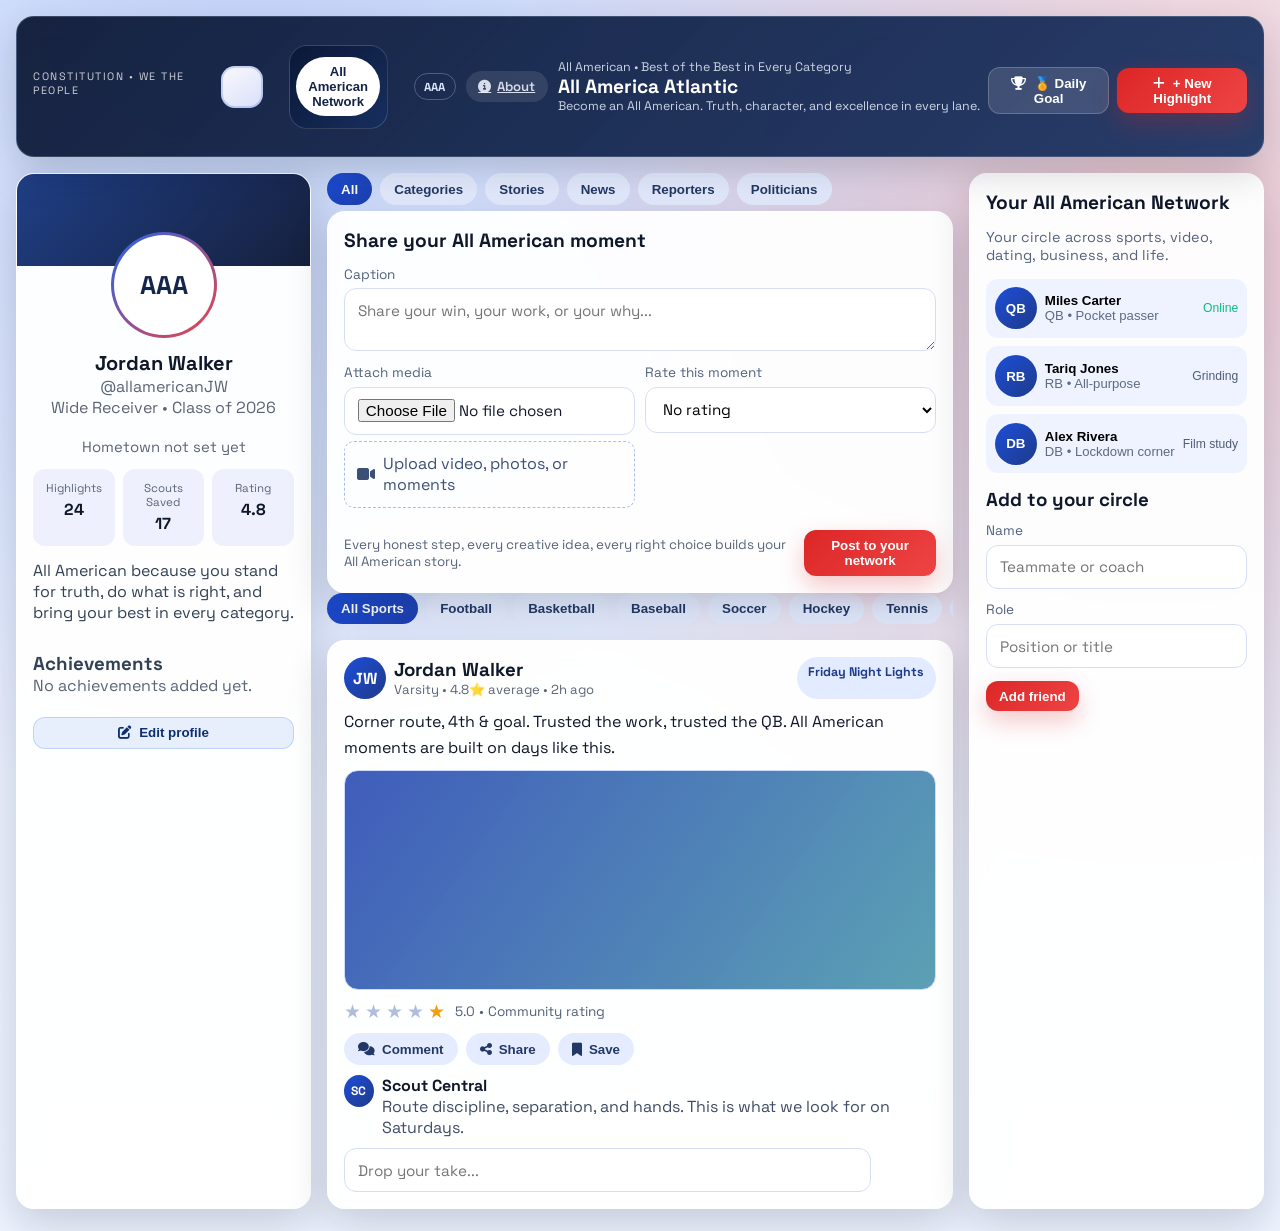
==== index.html @ 782dd953 "init" ====
<!DOCTYPE html>
<html lang="en">
<head>
  <meta charset="UTF-8" />
  <meta name="viewport" content="width=device-width, initial-scale=1" />
  <title>All America Atlantic • All American Network</title>

  <link rel="preconnect" href="https://fonts.googleapis.com">
  <link rel="preconnect" href="https://fonts.gstatic.com" crossorigin>
  <link href="https://fonts.googleapis.com/css2?family=Space+Grotesk:wght@400;500;600;700&display=swap" rel="stylesheet">

  <link rel="stylesheet" href="https://cdnjs.cloudflare.com/ajax/libs/font-awesome/6.5.2/css/all.min.css" integrity="sha512-SnH5WK+bZxgPHs44uWix+LLJAJ9/2PkPKZ5QiAj6Ta86w+fsb2TkR4j8R2A2f1zM7rGx1nE2f3zYf2Qp8f+4Kw==" crossorigin="anonymous" referrerpolicy="no-referrer" />
  <link rel="stylesheet" href="assets/css/style.css" />
</head>

<body class="gradient-mesh grain">

<!-- ========================================================= -->
<!-- APP SHELL (MAIN APP) — loads FIRST                       -->
<!-- ========================================================= -->
<div class="app-shell" data-view="main">

  <!-- HEADER -->
  <header class="main-nav gradient-mesh shadow-soft">
    <div class="constitution-banner">Constitution • We the People</div>

    <div class="header-brand">
      <div class="brand-logo">
        <div class="constitution-image" aria-hidden="true"></div>
      </div>

      <nav class="main-nav" aria-label="Primary">
        <button class="nav-link is-active" type="button" data-view="general">All American Network</button>
        <button class="nav-link" type="button" data-view="sports">All American Sports</button>
        <button class="nav-link" type="button" data-view="dating">All American Dating</button>
        <button class="nav-link" type="button" data-view="classifieds">All American Classifieds</button>
      </nav>

      <div class="brand-mark">AAA</div>

      <nav class="secondary-nav" aria-label="Secondary">
        <a href="about.html" class="nav-link">About</a>
      </nav>

      <div class="brand-text">
        <p class="brand-super">All American • Best of the Best in Every Category</p>
        <h1 class="brand-title">All America Atlantic</h1>
        <p class="brand-tagline">Become an All American. Truth, character, and excellence in every lane.</p>
      </div>
    </div>

    <div class="header-actions">
      <button class="btn btn-ghost" type="button">🏅 Daily Goal</button>
      <button class="btn btn-primary" type="button">+ New Highlight</button>
    </div>
  </header>

  <!-- ========================================================= -->
  <!-- MAIN LAYOUT GRID                                          -->
  <!-- ========================================================= -->
  <main class="main-body">

    <!-- PROFILE SIDEBAR -->
    <aside class="sidebar profile-card shadow-soft gradient-border">
      <div class="profile-banner"></div>

      <div class="profile-core">
        <div class="profile-avatar-ring">
          <div class="profile-avatar" id="profile-avatar">AAA</div>
          <input id="profile-avatar-input" type="file" accept="image/*" class="profile-avatar-input" />
        </div>

        <div class="profile-meta">
          <h2 class="profile-name">Jordan Walker</h2>
          <p class="profile-handle">@allamericanJW</p>
          <p class="profile-role">Wide Receiver • Class of 2026</p>
        </div>
      </div>

      <div class="profile-location">
        <span id="profile-location-display">Hometown not set yet</span>
      </div>

      <div class="profile-stats">
        <div class="stat"><span class="stat-label">Highlights</span><span class="stat-value">24</span></div>
        <div class="stat"><span class="stat-label">Scouts Saved</span><span class="stat-value">17</span></div>
        <div class="stat"><span class="stat-label">Rating</span><span class="stat-value">4.8</span></div>
      </div>

      <div class="profile-bio">
        All American because you stand for truth, do what is right, and bring your best in every category.
      </div>

      <div class="profile-achievements" id="profile-achievements-display">
        <h3 class="profile-achievements-title">Achievements</h3>
        <p class="profile-achievements-empty">No achievements added yet.</p>
      </div>

      <button class="btn btn-ghost profile-edit-toggle" id="btn-edit-profile">Edit profile</button>
    </aside>

    <!-- ========================================================= -->
    <!-- FEED COLUMN                                               -->
    <!-- ========================================================= -->
    <section class="feed-column">

      <!-- GENERAL TABS -->
      <div class="general-categories">
        <button class="general-tab is-active" data-category="all">All</button>
        <button class="general-tab" data-category="categories">Categories</button>
        <button class="general-tab" data-category="stories">Stories</button>
        <button class="general-tab" data-category="news">News</button>
        <button class="general-tab" data-category="reporter">Reporters</button>
        <button class="general-tab" data-category="politicians">Politicians</button>
      </div>

      <!-- COMPOSER -->
      <section class="card composer-card shadow-soft" data-view="general">
        <h2 class="section-title">Share your All American moment</h2>

        <form id="composer-form" class="composer-form">
          <label class="field">
            <span class="field-label">Caption</span>
            <textarea id="post-caption" rows="2" placeholder="Share your win, your work, or your why..." required></textarea>
          </label>

          <div class="composer-row">
            <label class="field file-field">
              <span class="field-label">Attach media</span>
              <input id="post-media" type="file" accept="image/*,video/*" />
              <div class="file-ui">
                <span class="file-icon">📹</span>
                <span id="file-label" class="file-label">Upload video, photos, or moments</span>
              </div>
            </label>

            <label class="field select-field">
              <span class="field-label">Rate this moment</span>
              <select id="post-rating">
                <option value="">No rating</option>
                <option value="1">1 • Just starting</option>
                <option value="2">2 • Solid step</option>
                <option value="3">3 • Strong move</option>
                <option value="4">4 • Big moment</option>
                <option value="5">5 • All American worthy</option>
              </select>
            </label>
          </div>

          <div id="media-preview" class="media-preview"></div>

          <div class="composer-footer">
            <p class="composer-hint">Every honest step, every creative idea, every right choice builds your All American story.</p>
            <button class="btn btn-primary" type="submit">Post to your network</button>
          </div>
        </form>
      </section>

      <!-- FEED -->
      <section class="feed" data-view="general">

        <!-- SPORTS TABS -->
        <div class="sports-categories">
          <button class="sports-tab is-active" data-sport="all">All Sports</button>
          <button class="sports-tab" data-sport="football">Football</button>
          <button class="sports-tab" data-sport="basketball">Basketball</button>
          <button class="sports-tab" data-sport="baseball">Baseball</button>
          <button class="sports-tab" data-sport="soccer">Soccer</button>
          <button class="sports-tab" data-sport="hockey">Hockey</button>
          <button class="sports-tab" data-sport="tennis">Tennis</button>
          <button class="sports-tab" data-sport="golf">Golf</button>
          <button class="sports-tab" data-sport="track">Track & Field</button>
          <button class="sports-tab" data-sport="wrestling">Wrestling</button>
          <button class="sports-tab" data-sport="volleyball">Volleyball</button>
          <button class="sports-tab" data-sport="horse-racing">Horse Racing</button>
        </div>

        <!-- HORSE RACING SUBTABS -->
        <div class="sports-subcategories">
          <button class="sports-subtab is-active" data-subcategory="all">All Horse Racing</button>
          <button class="sports-subtab" data-subcategory="jockey">Jockey</button>
          <button class="sports-subtab" data-subcategory="trainer">Trainers</button>
        </div>

        <!-- SAMPLE POST -->
        <article class="card post shadow-soft" data-initial="true" data-view="sports" data-sport="football">
          <header class="post-header">
            <div class="post-user">
              <div class="avatar">JW</div>
              <div>
                <h3 class="post-author">Jordan Walker</h3>
                <p class="post-meta">Varsity • 4.8⭐ average • 2h ago</p>
              </div>
            </div>
            <div class="post-tag">Friday Night Lights</div>
          </header>

          <p class="post-caption">Corner route, 4th & goal. Trusted the work, trusted the QB. All American moments are built on days like this.</p>

          <div class="post-media sample-media"></div>

          <div class="post-rating">
            <button class="rating-star" data-value="1">★</button>
            <button class="rating-star" data-value="2">★</button>
            <button class="rating-star" data-value="3">★</button>
            <button class="rating-star" data-value="4">★</button>
            <button class="rating-star is-active" data-value="5">★</button>
            <span class="rating-label">5.0 • Community rating</span>
          </div>

          <div class="post-actions">
            <button class="btn-pill">Comment</button>
            <button class="btn-pill">Share</button>
            <button class="btn-pill">Save</button>
          </div>

          <div class="comments">
            <div class="comment">
              <div class="avatar avatar-small">SC</div>
              <div>
                <p class="comment-author">Scout Central</p>
                <p class="comment-body">Route discipline, separation, and hands. This is what we look for on Saturdays.</p>
              </div>
            </div>
          </div>

          <form class="comment-form">
            <input type="text" placeholder="Drop your take..." />
            <button class="btn btn-ghost">Post</button>
          </form>
        </article>

        <div id="feed-list" data-view="general"></div>
      </section>
    </section>

    <!-- FRIENDS SIDEBAR -->
    <aside class="sidebar friends-card shadow-soft" data-sidebar="friends">
      <div class="friends-header">
        <h2 class="section-title">Your All American Network</h2>
        <p class="friends-subtitle">Your circle across sports, video, dating, business, and life.</p>
      </div>

      <ul id="friends-list" class="friends-list">
        <li class="friend">
          <button class="friend-row">
            <div class="avatar">QB</div>
            <div class="friend-meta">
              <p class="friend-name">Miles Carter</p>
              <p class="friend-role">QB • Pocket passer</p>
            </div>
            <span class="friend-status online">Online</span>
          </button>
        </li>

        <li class="friend">
          <button class="friend-row">
            <div class="avatar">RB</div>
            <div class="friend-meta">
              <p class="friend-name">Tariq Jones</p>
              <p class="friend-role">RB • All-purpose</p>
            </div>
            <span class="friend-status">Grinding</span>
          </button>
        </li>

        <li class="friend">
          <button class="friend-row">
            <div class="avatar">DB</div>
            <div class="friend-meta">
              <p class="friend-name">Alex Rivera</p>
              <p class="friend-role">DB • Lockdown corner</p>
            </div>
            <span class="friend-status">Film study</span>
          </button>
        </li>
      </ul>

      <!-- ADD FRIEND FORM -->
      <form id="add-friend-form" class="add-friend-form">
        <h3 class="add-friend-title">Add to your circle</h3>

        <label class="field">
          <span class="field-label">Name</span>
          <input id="friend-name" type="text" placeholder="Teammate or coach" required />
        </label>

        <label class="field">
          <span class="field-label">Role</span>
          <input id="friend-role" type="text" placeholder="Position or title" />
        </label>

        <button class="btn btn-primary" type="submit">Add friend</button>
      </form>
    </aside>

  </main>
</div> <!-- END OF APP-SHELL -->

<!-- ========================================================= -->
<!-- PROFILE SHELL (HIDDEN UNTIL TRIGGERED)                    -->
<!-- ========================================================= -->
<div class="profile-shell" data-view="profile" style="display:none;">
  <section class="auth-hero">
    <div class="auth-card shadow-soft">

      <h2 class="auth-title">Create your All American profile</h2>
      <p class="auth-tagline">Tell us who you are so we can build your All American story.</p>

      <form id="profile-form" class="auth-form">

        <label class="field">
          <span class="field-label">Full name</span>
          <input id="profile-name" type="text" placeholder="Jordan Walker" required />
        </label>

        <label class="field">
          <span class="field-label">Handle</span>
          <input id="profile-handle" type="text" placeholder="@allamerican" required />
        </label>

        <div class="profile-form-row">
          <label class="field">
            <span class="field-label">City</span>
            <input id="profile-city" type="text" placeholder="Dallas" />
          </label>

          <label class="field">
            <span class="field-label">State</span>
            <input id="profile-state" type="text" placeholder="TX" />
          </label>

          <label class="field">
            <span class="field-label">ZIP code</span>
            <input id="profile-zip" type="text" placeholder="75001" />
          </label>
        </div>

        <label class="field">
          <span class="field-label">All American lane</span>
          <select id="profile-role" required>
            <option value="">Choose your focus</option>
            <option value="sports">Sports • Athlete or coach</option>
            <option value="video">Video maker • Creator</option>
            <option value="dating">Dating • Building real connection</option>
            <option value="truth">Truth • Reporter, citizen, or leader</option>
            <option value="business">Business • Builder or owner</option>
          </select>
        </label>

        <label class="field">
          <span class="field-label">Why you are All American</span>
          <textarea id="profile-bio" rows="3" placeholder="I stand for truth, work hard, and bring my best in everything I do." required></textarea>
        </label>

        <label class="field">
          <span class="field-label">Achievements</span>
          <textarea id="profile-achievements" rows="3" placeholder="State champion, honor roll, community volunteer..."></textarea>
        </label>

        <button class="btn btn-primary" type="submit">Save profile & enter</button>
      </form>

    </div>
  </section>
</div>

<script src="assets/js/main.js"></script>
</body>
</html>
---- assets/css/style.css ----
:root {
  --bg: #0b1220;
  --bg-soft: #111a2d;
  --card: rgba(255, 255, 255, 0.95);
  --card-border: rgba(255, 255, 255, 0.45);
  --text: #0f172a;
  --muted: #5b6475;
  --primary: #1d4ed8;
  --accent: #dc2626;
  --success: #10b981;
  --shadow: 0 14px 40px rgba(5, 15, 35, 0.18);
}

* {
  margin: 0;
  padding: 0;
  box-sizing: border-box;
}

html,
body {
  min-height: 100%;
}

body {
  font-family: "Space Grotesk", sans-serif;
  color: var(--text);
  background:
    radial-gradient(circle at 20% -10%, rgba(37, 99, 235, 0.25), transparent 55%),
    radial-gradient(circle at 90% 20%, rgba(220, 38, 38, 0.22), transparent 45%),
    linear-gradient(180deg, #f3f6ff 0%, #eaf0ff 40%, #eef3ff 100%);
  overflow-x: hidden;
}

.grain::before {
  content: "";
  position: fixed;
  inset: 0;
  background: url("../img/grain.svg");
  opacity: 0.33;
  z-index: 0;
  pointer-events: none;
}

.app-shell,
.profile-shell {
  position: relative;
  z-index: 1;
}

.shadow-soft {
  box-shadow: var(--shadow);
}

.main-nav {
  display: flex;
  margin: 16px;
  border-radius: 18px;
  color: #fff;
  padding: 0.72rem 1rem;
  background:
    linear-gradient(135deg, rgba(12, 24, 54, 0.95), rgba(23, 48, 97, 0.92)),
    url("../img/mesh.svg");
  border: 1px solid rgba(255, 255, 255, 0.16);
  position: sticky;
  top: 10px;
  z-index: 20;
  backdrop-filter: blur(8px);
}

.constitution-banner {
  font-size: 0.67rem;
  text-transform: uppercase;
  letter-spacing: 0.14em;
  color: rgba(255, 255, 255, 0.78);
  margin-bottom: 0.5rem;
}

.header-brand {
  display: flex;
  align-items: center;
  justify-content: space-between;
  gap: 10px;
  min-height: 52px;
}

.header-brand > * {
  min-width: 0;
}

.main-nav {
  flex: 1;
  justify-content: center;
  align-items: center;
}

.brand-logo {
  width: 42px;
  height: 42px;
  flex: 0 0 auto;
}

.constitution-image {
  width: 100%;
  height: 100%;
  border-radius: 14px;
  background:
    linear-gradient(145deg, rgba(255, 255, 255, 0.98), rgba(220, 227, 255, 0.98)),
    url("../img/mesh.svg");
  box-shadow: inset 0 0 0 2px rgba(29, 78, 216, 0.2);
}

.main-nav,
.secondary-nav {
  display: flex;
  flex-wrap: nowrap;
  gap: 8px;
}

.nav-link {
  border: 0;
  border-radius: 999px;
  cursor: pointer;
  color: rgba(240, 244, 255, 0.88);
  font-weight: 600;
  font-size: 0.82rem;
  background: rgba(255, 255, 255, 0.1);
  padding: 0.45rem 0.78rem;
  transition: transform 0.18s ease, background-color 0.2s ease, color 0.2s ease;
}

.nav-link:hover,
.nav-link:focus-visible {
  background: rgba(255, 255, 255, 0.2);
  transform: translateY(-1px);
}

.nav-link.is-active {
  background: #fff;
  color: #142447;
}

.secondary-nav .nav-link::before {
  font: var(--fa-font-solid);
  content: "\f05a";
  margin-right: 6px;
}

.brand-mark {
  flex: 0 0 auto;
  border-radius: 999px;
  border: 1px solid rgba(255, 255, 255, 0.24);
  color: #dbe7ff;
  font-size: 0.72rem;
  font-weight: 700;
  padding: 0.34rem 0.6rem;
}

.brand-super,
.brand-tagline {
  color: rgba(235, 242, 255, 0.84);
  font-size: 0.78rem;
}

.brand-title {
  font-size: clamp(1rem, 1.5vw, 1.3rem);
  line-height: 1.2;
}

.header-actions {
  display: flex;
  align-items: center;
  justify-content: flex-end;
  gap: 8px;
  margin-top: 0.5rem;
}

.btn {
  border: 0;
  border-radius: 12px;
  font-weight: 700;
  cursor: pointer;
  padding: 0.48rem 0.82rem;
  transition: transform 0.18s ease, box-shadow 0.2s ease, background-color 0.2s ease;
}

.btn:hover,
.btn:focus-visible {
  transform: translateY(-1px);
}

.btn-primary {
  color: #fff;
  background: linear-gradient(135deg, var(--accent), #ef4444);
  box-shadow: 0 10px 24px rgba(220, 38, 38, 0.26);
}

.btn-ghost {
  color: #fff;
  background: rgba(255, 255, 255, 0.13);
  border: 1px solid rgba(255, 255, 255, 0.2);
}

.header-actions .btn-ghost::before {
  font: var(--fa-font-solid);
  content: "\f091";
  margin-right: 8px;
}

.header-actions .btn-primary::before {
  font: var(--fa-font-solid);
  content: "\2b";
  margin-right: 8px;
}

.main-body {
  width: min(1400px, calc(100% - 32px));
  margin: 0 auto 22px;
  display: grid;
  grid-template-columns: minmax(250px, 295px) minmax(0, 1fr) minmax(250px, 295px);
  gap: 16px;
}

.sidebar,
.card,
.friends-card,
.profile-card {
  background: var(--card);
  border: 1px solid var(--card-border);
  border-radius: 18px;
  box-shadow: var(--shadow);
  backdrop-filter: blur(10px);
}

.profile-card {
  overflow: hidden;
}

.profile-banner {
  height: 92px;
  background: linear-gradient(135deg, #1f3f86, #16203d);
}

.profile-core {
  text-align: center;
  padding: 1.2rem;
}

.profile-avatar-ring {
  width: 106px;
  height: 106px;
  margin: -54px auto 0.75rem;
  border-radius: 50%;
  padding: 3px;
  background: linear-gradient(135deg, #2563eb, #ef4444);
}

.profile-avatar {
  width: 100%;
  height: 100%;
  border-radius: 50%;
  display: grid;
  place-items: center;
  font-weight: 700;
  font-size: 1.6rem;
  color: #13274d;
  background: #fff;
  background-size: cover;
  background-position: center;
}

.profile-avatar.has-image {
  border: 2px solid #fff;
}

.profile-avatar-input {
  width: 1px;
  height: 1px;
  opacity: 0;
  position: absolute;
}

.profile-name {
  font-size: 1.25rem;
}

.profile-handle,
.profile-role,
.profile-location,
.profile-achievements-empty {
  color: var(--muted);
}

.profile-location {
  padding: 0 1rem 0.8rem;
  font-size: 0.93rem;
  text-align: center;
}

.profile-stats {
  margin: 0 1rem;
  display: grid;
  grid-template-columns: repeat(3, minmax(0, 1fr));
  gap: 8px;
}

.stat {
  text-align: center;
  border-radius: 12px;
  padding: 0.75rem 0.4rem;
  background: rgba(29, 78, 216, 0.07);
}

.stat-label {
  display: block;
  color: var(--muted);
  font-size: 0.72rem;
}

.stat-value {
  display: block;
  margin-top: 4px;
  font-weight: 700;
}

.profile-bio,
.profile-achievements {
  padding: 0.9rem 1rem;
  color: #334155;
}

.profile-edit-toggle {
  margin: 0.4rem 1rem 1rem;
  width: calc(100% - 2rem);
  color: #0f2f70;
  background: rgba(37, 99, 235, 0.1);
  border: 1px solid rgba(37, 99, 235, 0.2);
}

.profile-edit-toggle::before {
  font: var(--fa-font-solid);
  content: "\f044";
  margin-right: 8px;
}

.feed-column {
  min-width: 0;
}

.general-categories,
.sports-categories,
.sports-subcategories {
  display: flex;
  gap: 8px;
  overflow-x: auto;
  padding-bottom: 6px;
  scrollbar-width: thin;
}

.general-tab,
.sports-tab,
.sports-subtab,
.btn-pill {
  border: 0;
  cursor: pointer;
  border-radius: 999px;
  padding: 0.52rem 0.88rem;
  background: #e5ecff;
  color: #233965;
  font-weight: 600;
  white-space: nowrap;
}

.general-tab.is-active,
.sports-tab.is-active,
.sports-subtab.is-active {
  background: linear-gradient(135deg, #1d4ed8, #1e40af);
  color: #fff;
}

.card {
  padding: 1rem;
}

.section-title {
  font-size: 1.2rem;
  margin-bottom: 0.8rem;
}

.field {
  display: flex;
  flex-direction: column;
  gap: 0.35rem;
  margin-bottom: 0.8rem;
}

.field-label {
  color: #52617d;
  font-size: 0.85rem;
}

textarea,
select,
input[type="text"],
input[type="file"] {
  width: 100%;
  border-radius: 12px;
  border: 1px solid #d5def5;
  padding: 0.72rem 0.8rem;
  font-family: inherit;
  font-size: 0.95rem;
  outline: 0;
  background: #fff;
}

textarea:focus,
select:focus,
input:focus {
  border-color: #93b4ff;
  box-shadow: 0 0 0 4px rgba(37, 99, 235, 0.12);
}

.composer-row {
  display: grid;
  grid-template-columns: 1fr 1fr;
  gap: 10px;
}

.file-ui {
  border-radius: 10px;
  border: 1px dashed #a9bde9;
  padding: 0.72rem;
  display: flex;
  align-items: center;
  gap: 8px;
  color: #3c4f75;
}

.file-icon {
  font-size: 0;
}

.file-icon::before {
  font: var(--fa-font-solid);
  content: "\f03d";
  font-size: 1rem;
}

.media-preview {
  margin-top: 0.4rem;
}

.media-preview-item {
  width: 100%;
  max-height: 280px;
  border-radius: 12px;
  object-fit: cover;
  border: 1px solid #dce7ff;
}

.composer-footer {
  display: flex;
  justify-content: space-between;
  gap: 12px;
  align-items: center;
  margin-top: 10px;
}

.composer-hint {
  color: #58647a;
  font-size: 0.84rem;
}

.post {
  margin-top: 10px;
}

.post-header {
  display: flex;
  justify-content: space-between;
  gap: 8px;
}

.post-user {
  display: flex;
  align-items: center;
  gap: 8px;
}

.avatar {
  width: 42px;
  height: 42px;
  border-radius: 50%;
  display: grid;
  place-items: center;
  color: #fff;
  font-weight: 700;
  background: linear-gradient(135deg, #1d4ed8, #1e3a8a);
}

.avatar-small {
  width: 32px;
  height: 32px;
  font-size: 0.76rem;
}

.post-meta {
  color: var(--muted);
  font-size: 0.82rem;
}

.post-tag {
  border-radius: 999px;
  font-size: 0.78rem;
  padding: 0.4rem 0.72rem;
  background: #e2ebff;
  color: #1e3a8a;
  font-weight: 700;
}

.post-caption {
  line-height: 1.6;
  margin: 10px 0;
}

.post-media {
  height: 220px;
  border-radius: 14px;
  background: linear-gradient(145deg, #d5e2ff, #f6f9ff);
  border: 1px solid #ccdbff;
}

.sample-media {
  background:
    linear-gradient(125deg, rgba(30, 64, 175, 0.85), rgba(14, 116, 144, 0.68)),
    url("../img/mesh.svg");
}

.post-rating {
  margin-top: 10px;
  display: flex;
  align-items: center;
  gap: 4px;
}

.rating-star {
  border: 0;
  background: transparent;
  font-size: 1.2rem;
  cursor: pointer;
  color: #afbddf;
}

.rating-star.is-active {
  color: #f59e0b;
}

.rating-label {
  margin-left: 6px;
  color: #516078;
  font-size: 0.85rem;
}

.post-actions {
  margin: 10px 0;
  display: flex;
  gap: 8px;
}

.btn-pill:nth-child(1)::before,
.btn-pill:nth-child(2)::before,
.btn-pill:nth-child(3)::before {
  font: var(--fa-font-solid);
  margin-right: 7px;
}

.btn-pill:nth-child(1)::before { content: "\f086"; }
.btn-pill:nth-child(2)::before { content: "\f1e0"; }
.btn-pill:nth-child(3)::before { content: "\f02e"; }

.comments {
  margin-top: 10px;
}

.comment {
  display: flex;
  align-items: flex-start;
  gap: 8px;
  margin-bottom: 10px;
}

.comment-author {
  font-weight: 700;
}

.comment-body {
  color: #3f4c64;
}

.comment-form {
  display: flex;
  gap: 8px;
}

.comment-form input {
  flex: 1;
}

.friends-card {
  padding: 1rem;
}

.friends-subtitle {
  color: #55627c;
  font-size: 0.9rem;
  margin: 0.35rem 0 0.9rem;
}

.friends-list {
  list-style: none;
}

.friend {
  margin-bottom: 8px;
}

.friend-row {
  width: 100%;
  border: 0;
  cursor: pointer;
  display: flex;
  align-items: center;
  gap: 8px;
  border-radius: 12px;
  padding: 0.55rem;
  background: #eef3ff;
}

.friend-meta {
  text-align: left;
}

.friend-name {
  font-weight: 700;
}

.friend-role {
  color: #5d6b84;
  font-size: 0.82rem;
}

.friend-status {
  margin-left: auto;
  font-size: 0.76rem;
  color: #4f5d76;
}

.friend-status.online {
  color: var(--success);
}

.add-friend-form {
  margin-top: 0.9rem;
}

.add-friend-title {
  margin-bottom: 0.7rem;
}

.auth-hero {
  min-height: 100vh;
  display: grid;
  place-items: center;
  padding: 20px;
}

.auth-card {
  width: min(760px, 100%);
  background: rgba(255, 255, 255, 0.95);
  border: 1px solid #d9e4ff;
  border-radius: 20px;
  padding: 1.2rem;
}

.auth-title {
  font-size: 1.5rem;
}

.auth-tagline {
  color: #5b687d;
  margin-top: 6px;
}

.profile-form-row {
  display: grid;
  grid-template-columns: 1fr 1fr 1fr;
  gap: 8px;
}

[data-reveal] {
  opacity: 0;
  transform: translateY(16px);
  transition: opacity 0.55s ease, transform 0.55s ease;
}

[data-reveal].in-view {
  opacity: 1;
  transform: translateY(0);
}

@media (max-width: 1180px) {
  .main-body {
    grid-template-columns: minmax(0, 1fr);
  }

  .header-brand {
    flex-wrap: wrap;
    justify-content: center;
    gap: 8px;
  }

  .main-nav {
    order: 3;
    flex: 1 1 100%;
    justify-content: flex-start;
    overflow-x: auto;
    padding-bottom: 2px;
  }

  .composer-row,
  .profile-form-row {
    grid-template-columns: 1fr;
  }
}

@media (max-width: 680px) {
  .main-nav {
    margin: 10px;
    top: 6px;
    padding: 0.65rem 0.72rem;
  }

  .brand-text {
    order: 4;
    width: 100%;
  }

  .header-actions {
    width: 100%;
    justify-content: stretch;
  }

  .main-body {
    width: calc(100% - 20px);
    gap: 10px;
  }

  .post-header,
  .composer-footer,
  .comment-form {
    flex-direction: column;
    align-items: stretch;
  }

  .header-actions .btn {
    flex: 1 1 0;
  }

  .brand-mark {
    display: none;
  }
}
/* -----------------------------------------------------
   FOOTER
----------------------------------------------------- */
.main-footer {
  text-align: center;
  padding: 2rem 0;
  opacity: 0.6;
  font-size: 0.9rem;
}
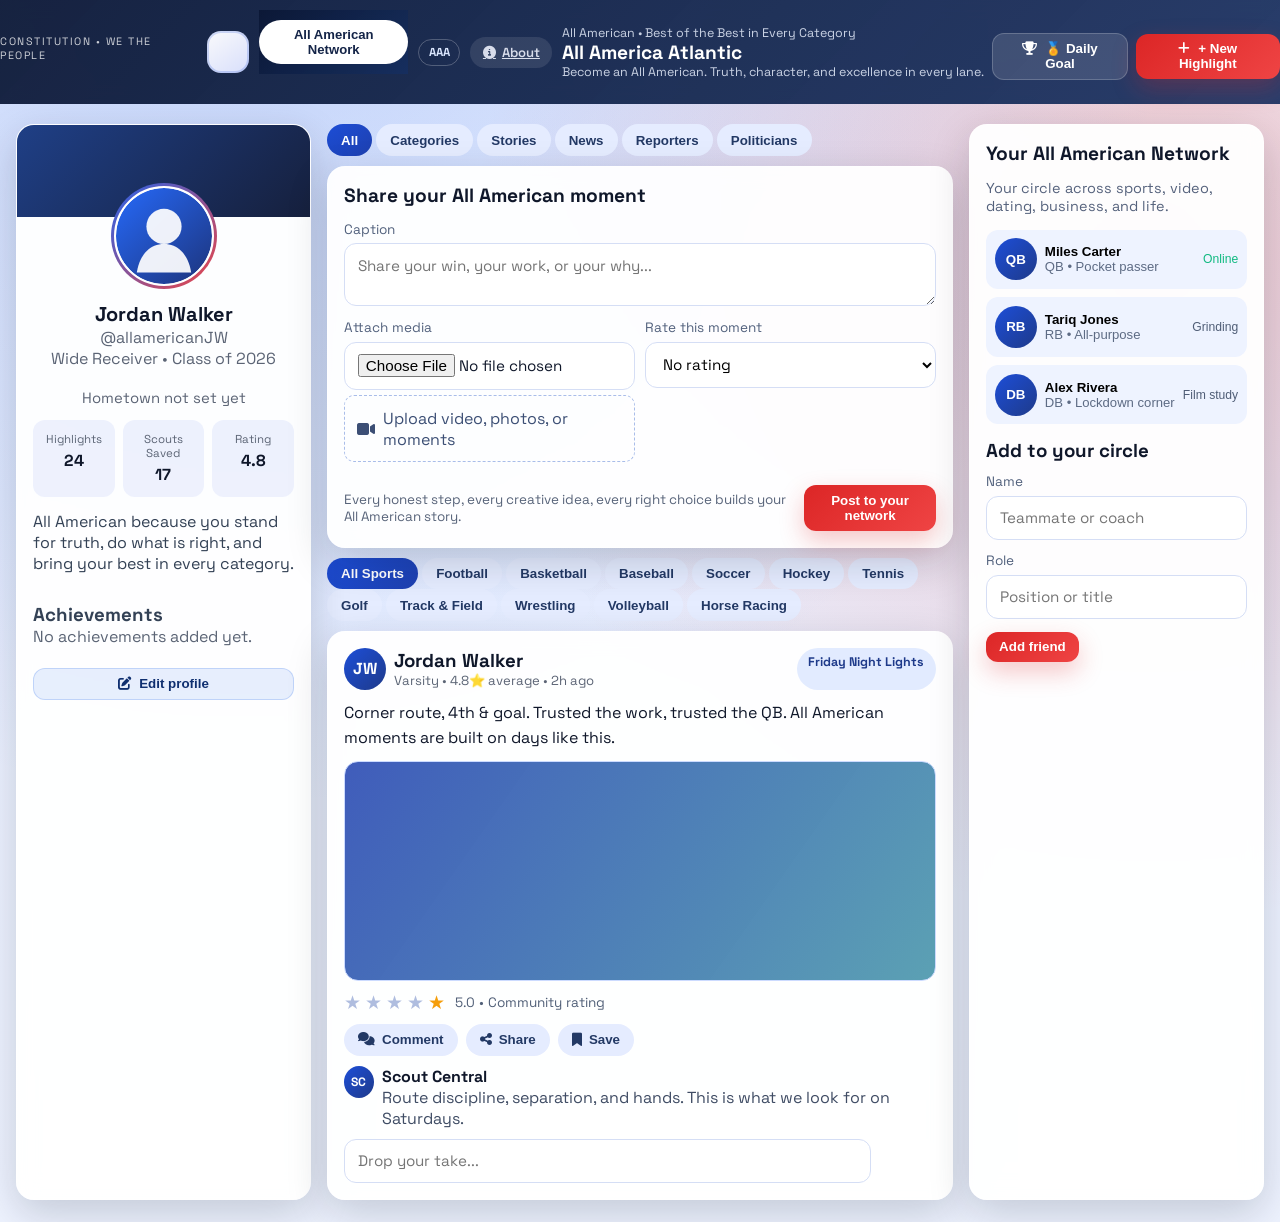
==== commit b830ca2e: "f" ====
--- a/index.html
+++ b/index.html
@@ -21,7 +21,7 @@
 <div class="app-shell" data-view="main">
 
   <!-- HEADER -->
-  <header class="main-nav gradient-mesh shadow-soft">
+  <header class="main-nav gradient-mesh">
     <div class="constitution-banner">Constitution • We the People</div>
 
     <div class="header-brand">
--- a/assets/css/style.css
+++ b/assets/css/style.css
@@ -54,16 +54,14 @@
 
 .main-nav {
   display: flex;
-  margin: 16px;
-  border-radius: 18px;
+  margin: 0 0 20px;
   color: #fff;
-  padding: 0.72rem 1rem;
+  padding: 10px 0;
   background:
     linear-gradient(135deg, rgba(12, 24, 54, 0.95), rgba(23, 48, 97, 0.92)),
     url("../img/mesh.svg");
-  border: 1px solid rgba(255, 255, 255, 0.16);
   position: sticky;
-  top: 10px;
+  top:0;
   z-index: 20;
   backdrop-filter: blur(8px);
 }
@@ -347,14 +345,12 @@
   min-width: 0;
 }
 
-.general-categories,
+.general-categories {
+  padding: 0 0 10px;
+}
 .sports-categories,
 .sports-subcategories {
-  display: flex;
-  gap: 8px;
-  overflow-x: auto;
-  padding-bottom: 6px;
-  scrollbar-width: thin;
+  padding: 10px 0 0;
 }
 
 .general-tab,
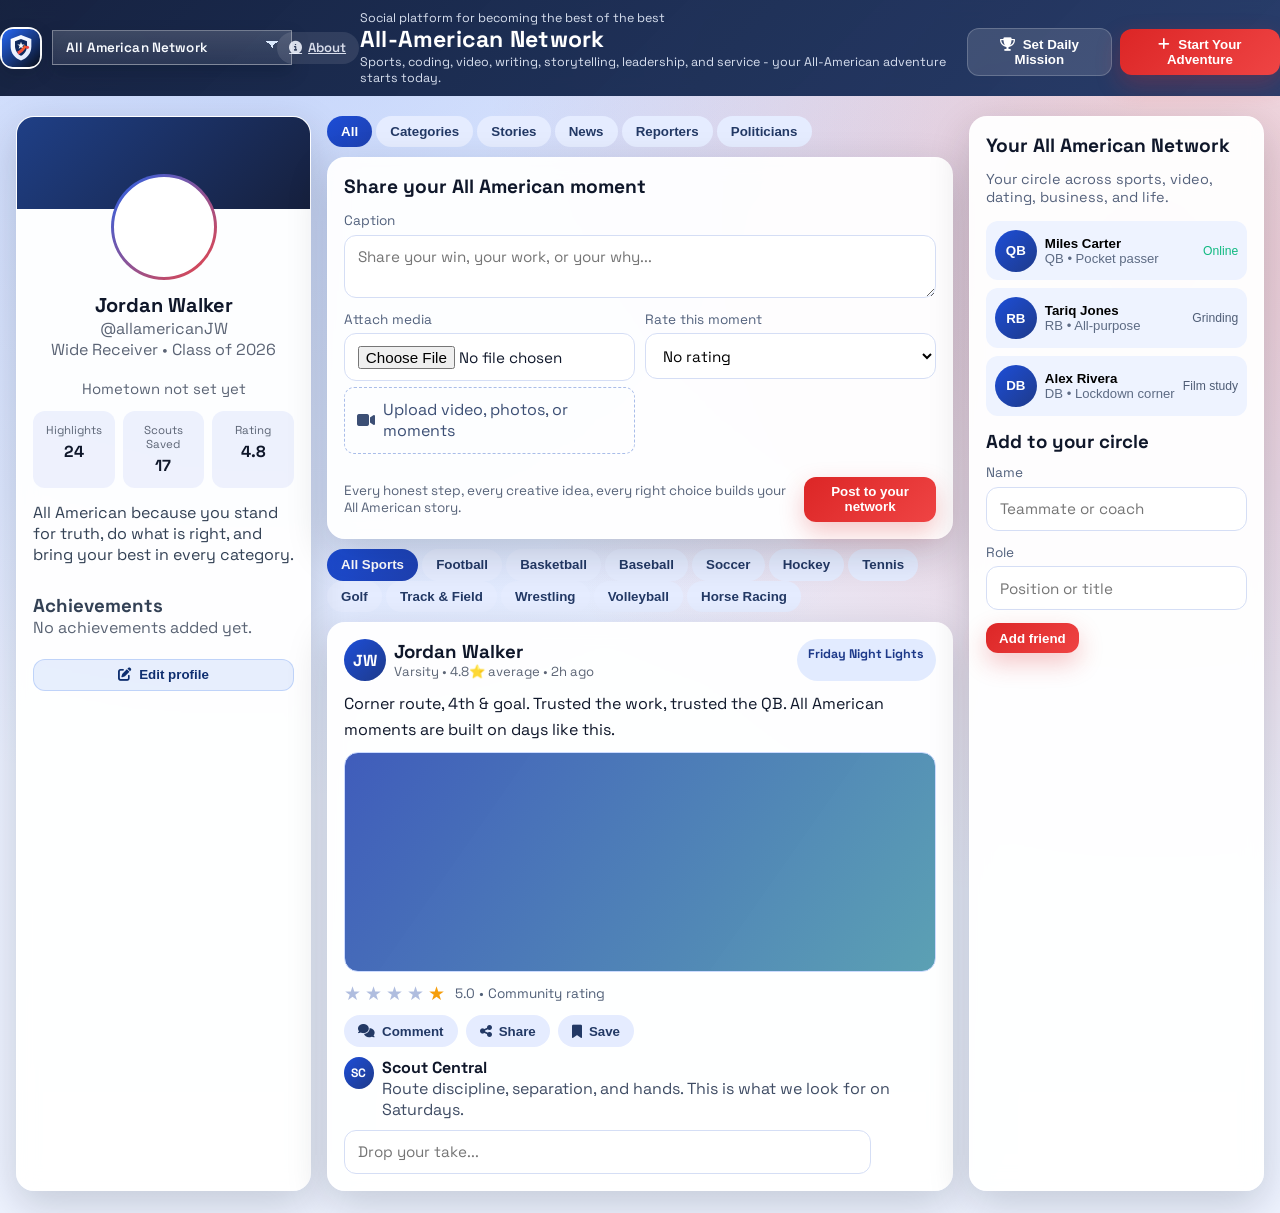
==== commit 72bf2b27: "f" ====
--- a/index.html
+++ b/index.html
@@ -10,6 +10,7 @@
   <link href="https://fonts.googleapis.com/css2?family=Space+Grotesk:wght@400;500;600;700&display=swap" rel="stylesheet">
 
   <link rel="stylesheet" href="https://cdnjs.cloudflare.com/ajax/libs/font-awesome/6.5.2/css/all.min.css" integrity="sha512-SnH5WK+bZxgPHs44uWix+LLJAJ9/2PkPKZ5QiAj6Ta86w+fsb2TkR4j8R2A2f1zM7rGx1nE2f3zYf2Qp8f+4Kw==" crossorigin="anonymous" referrerpolicy="no-referrer" />
+  <link rel="icon" type="image/svg+xml" href="assets/img/brand-logo.svg" />
   <link rel="stylesheet" href="assets/css/style.css" />
 </head>
 
@@ -22,36 +23,35 @@
 
   <!-- HEADER -->
   <header class="main-nav gradient-mesh">
-    <div class="constitution-banner">Constitution • We the People</div>
-
     <div class="header-brand">
       <div class="brand-logo">
-        <div class="constitution-image" aria-hidden="true"></div>
-      </div>
-
-      <nav class="main-nav" aria-label="Primary">
-        <button class="nav-link is-active" type="button" data-view="general">All American Network</button>
-        <button class="nav-link" type="button" data-view="sports">All American Sports</button>
-        <button class="nav-link" type="button" data-view="dating">All American Dating</button>
-        <button class="nav-link" type="button" data-view="classifieds">All American Classifieds</button>
+        <img class="constitution-image" src="assets/img/brand-logo.svg" alt="All America Atlantic logo" />
+      </div>
+
+      <nav class="primary-nav-dropdown" aria-label="Primary">
+        <label class="sr-only" for="primary-view-select">Choose section</label>
+        <select id="primary-view-select" class="primary-view-select" aria-label="Choose a section">
+          <option value="general" selected>All American Network</option>
+          <option value="sports">All American Sports</option>
+          <option value="dating">All American Dating</option>
+          <option value="classifieds">All American Classifieds</option>
+        </select>
       </nav>
-
-      <div class="brand-mark">AAA</div>
 
       <nav class="secondary-nav" aria-label="Secondary">
         <a href="about.html" class="nav-link">About</a>
       </nav>
 
       <div class="brand-text">
-        <p class="brand-super">All American • Best of the Best in Every Category</p>
-        <h1 class="brand-title">All America Atlantic</h1>
-        <p class="brand-tagline">Become an All American. Truth, character, and excellence in every lane.</p>
+        <p class="brand-super">Social platform for becoming the best of the best</p>
+        <h1 class="brand-title">All-American Network</h1>
+        <p class="brand-tagline">Sports, coding, video, writing, storytelling, leadership, and service - your All-American adventure starts today.</p>
       </div>
     </div>
 
     <div class="header-actions">
-      <button class="btn btn-ghost" type="button">🏅 Daily Goal</button>
-      <button class="btn btn-primary" type="button">+ New Highlight</button>
+      <button class="btn btn-ghost" type="button">Set Daily Mission</button>
+      <button class="btn btn-primary" type="button">Start Your Adventure</button>
     </div>
   </header>
 
--- a/assets/css/style.css
+++ b/assets/css/style.css
@@ -102,10 +102,10 @@
   width: 100%;
   height: 100%;
   border-radius: 14px;
-  background:
-    linear-gradient(145deg, rgba(255, 255, 255, 0.98), rgba(220, 227, 255, 0.98)),
-    url("../img/mesh.svg");
-  box-shadow: inset 0 0 0 2px rgba(29, 78, 216, 0.2);
+  display: block;
+  object-fit: cover;
+  background: #fff;
+  box-shadow: 0 6px 16px rgba(11, 18, 32, 0.18);
 }
 
 .main-nav,
@@ -113,6 +113,55 @@
   display: flex;
   flex-wrap: nowrap;
   gap: 8px;
+}
+
+.sr-only {
+  position: absolute;
+  width: 1px;
+  height: 1px;
+  padding: 0;
+  margin: -1px;
+  overflow: hidden;
+  clip: rect(0, 0, 0, 0);
+  border: 0;
+}
+
+.primary-nav-dropdown {
+  display: flex;
+  align-items: center;
+}
+
+.primary-view-select {
+  appearance: none;
+  border-radius: 0;
+  border: 1px solid rgba(255, 255, 255, 0.34);
+  background:
+    linear-gradient(45deg, transparent 50%, #dbeafe 50%) calc(100% - 18px) calc(50% - 3px) / 7px 7px no-repeat,
+    linear-gradient(135deg, #dbeafe 50%, transparent 50%) calc(100% - 13px) calc(50% - 3px) / 7px 7px no-repeat,
+    linear-gradient(180deg, rgba(255, 255, 255, 0.16), rgba(255, 255, 255, 0.08));
+  color: #f8fbff;
+  font-weight: 600;
+  font-size: 0.84rem;
+  letter-spacing: 0.01em;
+  padding: 0.5rem 2.15rem 0.5rem 0.82rem;
+  min-width: 240px;
+  box-shadow: 0 8px 18px rgba(5, 15, 35, 0.24);
+  transition: border-color 0.2s ease, box-shadow 0.2s ease, background-color 0.2s ease;
+}
+
+.primary-view-select:hover {
+  border-color: rgba(255, 255, 255, 0.52);
+  background-color: rgba(255, 255, 255, 0.16);
+}
+
+.primary-view-select:focus {
+  outline: none;
+  border-color: #93b4ff;
+  box-shadow: 0 0 0 3px rgba(147, 180, 255, 0.28), 0 10px 20px rgba(5, 15, 35, 0.28);
+}
+
+.primary-view-select option {
+  color: #142447;
 }
 
 .nav-link {
@@ -147,22 +196,25 @@
 .brand-mark {
   flex: 0 0 auto;
   border-radius: 999px;
-  border: 1px solid rgba(255, 255, 255, 0.24);
-  color: #dbe7ff;
-  font-size: 0.72rem;
+  border: 1px solid rgba(255, 255, 255, 0.36);
+  color: #eff6ff;
+  font-size: 0.66rem;
   font-weight: 700;
-  padding: 0.34rem 0.6rem;
+  letter-spacing: 0.08em;
+  padding: 0.38rem 0.7rem;
+  background: rgba(255, 255, 255, 0.1);
 }
 
 .brand-super,
 .brand-tagline {
-  color: rgba(235, 242, 255, 0.84);
+  color: rgba(235, 242, 255, 0.9);
   font-size: 0.78rem;
 }
 
 .brand-title {
-  font-size: clamp(1rem, 1.5vw, 1.3rem);
+  font-size: clamp(1.05rem, 1.8vw, 1.45rem);
   line-height: 1.2;
+  letter-spacing: 0.01em;
 }
 
 .header-actions {
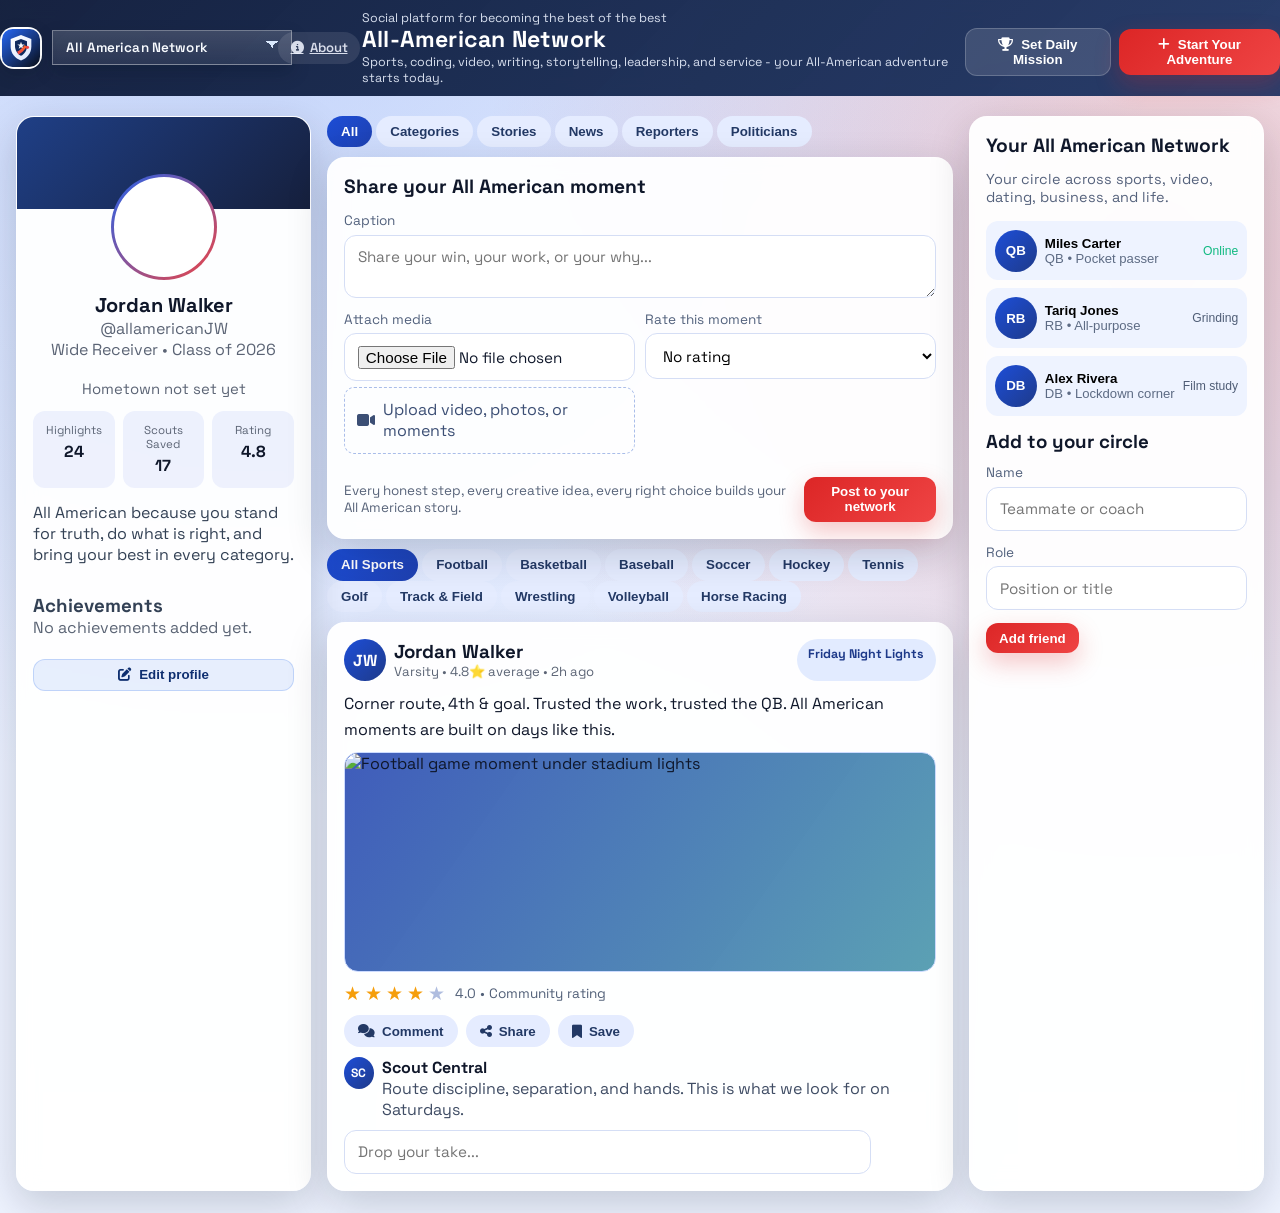
==== commit 1f2ae945: "f" ====
--- a/index.html
+++ b/index.html
@@ -9,7 +9,7 @@
   <link rel="preconnect" href="https://fonts.gstatic.com" crossorigin>
   <link href="https://fonts.googleapis.com/css2?family=Space+Grotesk:wght@400;500;600;700&display=swap" rel="stylesheet">
 
-  <link rel="stylesheet" href="https://cdnjs.cloudflare.com/ajax/libs/font-awesome/6.5.2/css/all.min.css" integrity="sha512-SnH5WK+bZxgPHs44uWix+LLJAJ9/2PkPKZ5QiAj6Ta86w+fsb2TkR4j8R2A2f1zM7rGx1nE2f3zYf2Qp8f+4Kw==" crossorigin="anonymous" referrerpolicy="no-referrer" />
+  <link rel="stylesheet" href="https://cdnjs.cloudflare.com/ajax/libs/font-awesome/6.7.2/css/all.min.css" referrerpolicy="no-referrer" />
   <link rel="icon" type="image/svg+xml" href="assets/img/brand-logo.svg" />
   <link rel="stylesheet" href="assets/css/style.css" />
 </head>
@@ -197,15 +197,22 @@
 
           <p class="post-caption">Corner route, 4th & goal. Trusted the work, trusted the QB. All American moments are built on days like this.</p>
 
-          <div class="post-media sample-media"></div>
+          <div class="post-media sample-media">
+            <img
+              class="sample-media-image"
+              src="https://images.unsplash.com/photo-1518604666860-9ed391f76460?auto=format&fit=crop&w=1400&q=80"
+              alt="Football game moment under stadium lights"
+              loading="lazy"
+            />
+          </div>
 
           <div class="post-rating">
-            <button class="rating-star" data-value="1">★</button>
-            <button class="rating-star" data-value="2">★</button>
-            <button class="rating-star" data-value="3">★</button>
-            <button class="rating-star" data-value="4">★</button>
-            <button class="rating-star is-active" data-value="5">★</button>
-            <span class="rating-label">5.0 • Community rating</span>
+            <button class="rating-star is-active" data-value="1">★</button>
+            <button class="rating-star is-active" data-value="2">★</button>
+            <button class="rating-star is-active" data-value="3">★</button>
+            <button class="rating-star is-active" data-value="4">★</button>
+            <button class="rating-star" data-value="5">★</button>
+            <span class="rating-label">4.0 • Community rating</span>
           </div>
 
           <div class="post-actions">
--- a/assets/css/style.css
+++ b/assets/css/style.css
@@ -54,6 +54,8 @@
 
 .main-nav {
   display: flex;
+  align-items: center;
+  justify-content: center;
   margin: 0 0 20px;
   color: #fff;
   padding: 10px 0;
@@ -86,12 +88,6 @@
   min-width: 0;
 }
 
-.main-nav {
-  flex: 1;
-  justify-content: center;
-  align-items: center;
-}
-
 .brand-logo {
   width: 42px;
   height: 42px;
@@ -108,7 +104,6 @@
   box-shadow: 0 6px 16px rgba(11, 18, 32, 0.18);
 }
 
-.main-nav,
 .secondary-nav {
   display: flex;
   flex-wrap: nowrap;
@@ -584,6 +579,14 @@
     url("../img/mesh.svg");
 }
 
+.sample-media-image {
+  width: 100%;
+  height: 100%;
+  border-radius: inherit;
+  display: block;
+  object-fit: cover;
+}
+
 .post-rating {
   margin-top: 10px;
   display: flex;
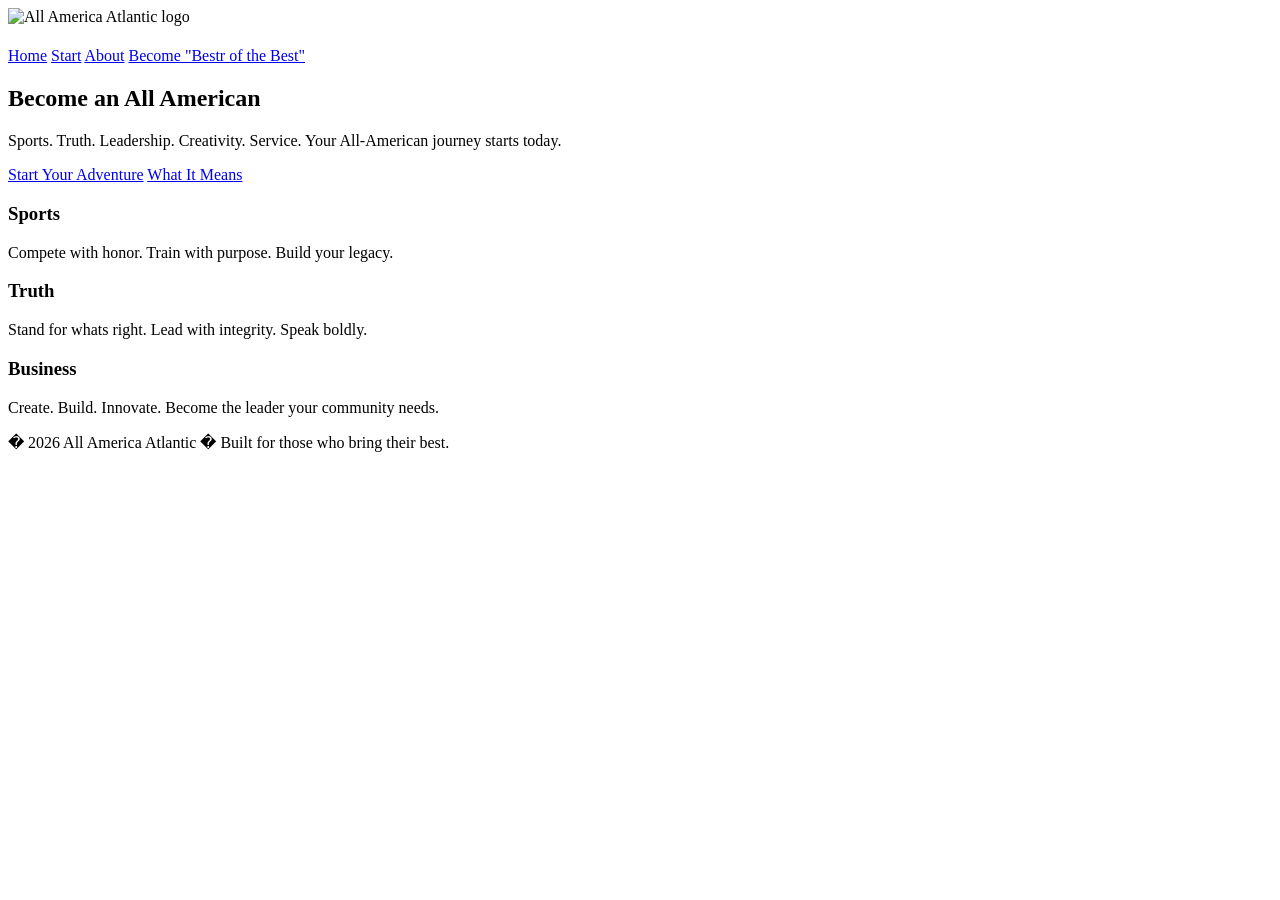
==== commit bc936408: "re-init" ====
--- a/index.html
+++ b/index.html
@@ -3,375 +3,74 @@
 <head>
   <meta charset="UTF-8" />
   <meta name="viewport" content="width=device-width, initial-scale=1" />
-  <title>All America Atlantic • All American Network</title>
+  <title>All America Atlantic � Become an All American</title>
 
+  <link rel="stylesheet" href="css/index-style.css" />
   <link rel="preconnect" href="https://fonts.googleapis.com">
   <link rel="preconnect" href="https://fonts.gstatic.com" crossorigin>
-  <link href="https://fonts.googleapis.com/css2?family=Space+Grotesk:wght@400;500;600;700&display=swap" rel="stylesheet">
+  <link href="https://fonts.googleapis.com/css2?family=Space+Grotesk:wght@400;600;700&display=swap" rel="stylesheet">
+<meta http-equiv="Content-Type" content="text/html; charset=utf-8"></head>
 
-  <link rel="stylesheet" href="https://cdnjs.cloudflare.com/ajax/libs/font-awesome/6.7.2/css/all.min.css" referrerpolicy="no-referrer" />
-  <link rel="icon" type="image/svg+xml" href="assets/img/brand-logo.svg" />
-  <link rel="stylesheet" href="assets/css/style.css" />
-</head>
-
-<body class="gradient-mesh grain">
+<body>
 
 <!-- ========================================================= -->
-<!-- APP SHELL (MAIN APP) — loads FIRST                       -->
+<!-- HEADER / NAV BAR                                          -->
 <!-- ========================================================= -->
-<div class="app-shell" data-view="main">
+<header class="site-header">
+  <div class="nav-left">
+    <img src="assets/icons/aaa_logo_light.png" alt="All America Atlantic logo" width="322" height="107" class="">
+    <h1 class="nav-title"></h1>
+</div>
 
-  <!-- HEADER -->
-  <header class="main-nav gradient-mesh">
-    <div class="header-brand">
-      <div class="brand-logo">
-        <img class="constitution-image" src="assets/img/brand-logo.svg" alt="All America Atlantic logo" />
-      </div>
-
-      <nav class="primary-nav-dropdown" aria-label="Primary">
-        <label class="sr-only" for="primary-view-select">Choose section</label>
-        <select id="primary-view-select" class="primary-view-select" aria-label="Choose a section">
-          <option value="general" selected>All American Network</option>
-          <option value="sports">All American Sports</option>
-          <option value="dating">All American Dating</option>
-          <option value="classifieds">All American Classifieds</option>
-        </select>
-      </nav>
-
-      <nav class="secondary-nav" aria-label="Secondary">
-        <a href="about.html" class="nav-link">About</a>
-      </nav>
-
-      <div class="brand-text">
-        <p class="brand-super">Social platform for becoming the best of the best</p>
-        <h1 class="brand-title">All-American Network</h1>
-        <p class="brand-tagline">Sports, coding, video, writing, storytelling, leadership, and service - your All-American adventure starts today.</p>
-      </div>
-    </div>
-
-    <div class="header-actions">
-      <button class="btn btn-ghost" type="button">Set Daily Mission</button>
-      <button class="btn btn-primary" type="button">Start Your Adventure</button>
-    </div>
-  </header>
-
-  <!-- ========================================================= -->
-  <!-- MAIN LAYOUT GRID                                          -->
-  <!-- ========================================================= -->
-  <main class="main-body">
-
-    <!-- PROFILE SIDEBAR -->
-    <aside class="sidebar profile-card shadow-soft gradient-border">
-      <div class="profile-banner"></div>
-
-      <div class="profile-core">
-        <div class="profile-avatar-ring">
-          <div class="profile-avatar" id="profile-avatar">AAA</div>
-          <input id="profile-avatar-input" type="file" accept="image/*" class="profile-avatar-input" />
-        </div>
-
-        <div class="profile-meta">
-          <h2 class="profile-name">Jordan Walker</h2>
-          <p class="profile-handle">@allamericanJW</p>
-          <p class="profile-role">Wide Receiver • Class of 2026</p>
-        </div>
-      </div>
-
-      <div class="profile-location">
-        <span id="profile-location-display">Hometown not set yet</span>
-      </div>
-
-      <div class="profile-stats">
-        <div class="stat"><span class="stat-label">Highlights</span><span class="stat-value">24</span></div>
-        <div class="stat"><span class="stat-label">Scouts Saved</span><span class="stat-value">17</span></div>
-        <div class="stat"><span class="stat-label">Rating</span><span class="stat-value">4.8</span></div>
-      </div>
-
-      <div class="profile-bio">
-        All American because you stand for truth, do what is right, and bring your best in every category.
-      </div>
-
-      <div class="profile-achievements" id="profile-achievements-display">
-        <h3 class="profile-achievements-title">Achievements</h3>
-        <p class="profile-achievements-empty">No achievements added yet.</p>
-      </div>
-
-      <button class="btn btn-ghost profile-edit-toggle" id="btn-edit-profile">Edit profile</button>
-    </aside>
-
-    <!-- ========================================================= -->
-    <!-- FEED COLUMN                                               -->
-    <!-- ========================================================= -->
-    <section class="feed-column">
-
-      <!-- GENERAL TABS -->
-      <div class="general-categories">
-        <button class="general-tab is-active" data-category="all">All</button>
-        <button class="general-tab" data-category="categories">Categories</button>
-        <button class="general-tab" data-category="stories">Stories</button>
-        <button class="general-tab" data-category="news">News</button>
-        <button class="general-tab" data-category="reporter">Reporters</button>
-        <button class="general-tab" data-category="politicians">Politicians</button>
-      </div>
-
-      <!-- COMPOSER -->
-      <section class="card composer-card shadow-soft" data-view="general">
-        <h2 class="section-title">Share your All American moment</h2>
-
-        <form id="composer-form" class="composer-form">
-          <label class="field">
-            <span class="field-label">Caption</span>
-            <textarea id="post-caption" rows="2" placeholder="Share your win, your work, or your why..." required></textarea>
-          </label>
-
-          <div class="composer-row">
-            <label class="field file-field">
-              <span class="field-label">Attach media</span>
-              <input id="post-media" type="file" accept="image/*,video/*" />
-              <div class="file-ui">
-                <span class="file-icon">📹</span>
-                <span id="file-label" class="file-label">Upload video, photos, or moments</span>
-              </div>
-            </label>
-
-            <label class="field select-field">
-              <span class="field-label">Rate this moment</span>
-              <select id="post-rating">
-                <option value="">No rating</option>
-                <option value="1">1 • Just starting</option>
-                <option value="2">2 • Solid step</option>
-                <option value="3">3 • Strong move</option>
-                <option value="4">4 • Big moment</option>
-                <option value="5">5 • All American worthy</option>
-              </select>
-            </label>
-          </div>
-
-          <div id="media-preview" class="media-preview"></div>
-
-          <div class="composer-footer">
-            <p class="composer-hint">Every honest step, every creative idea, every right choice builds your All American story.</p>
-            <button class="btn btn-primary" type="submit">Post to your network</button>
-          </div>
-        </form>
-      </section>
-
-      <!-- FEED -->
-      <section class="feed" data-view="general">
-
-        <!-- SPORTS TABS -->
-        <div class="sports-categories">
-          <button class="sports-tab is-active" data-sport="all">All Sports</button>
-          <button class="sports-tab" data-sport="football">Football</button>
-          <button class="sports-tab" data-sport="basketball">Basketball</button>
-          <button class="sports-tab" data-sport="baseball">Baseball</button>
-          <button class="sports-tab" data-sport="soccer">Soccer</button>
-          <button class="sports-tab" data-sport="hockey">Hockey</button>
-          <button class="sports-tab" data-sport="tennis">Tennis</button>
-          <button class="sports-tab" data-sport="golf">Golf</button>
-          <button class="sports-tab" data-sport="track">Track & Field</button>
-          <button class="sports-tab" data-sport="wrestling">Wrestling</button>
-          <button class="sports-tab" data-sport="volleyball">Volleyball</button>
-          <button class="sports-tab" data-sport="horse-racing">Horse Racing</button>
-        </div>
-
-        <!-- HORSE RACING SUBTABS -->
-        <div class="sports-subcategories">
-          <button class="sports-subtab is-active" data-subcategory="all">All Horse Racing</button>
-          <button class="sports-subtab" data-subcategory="jockey">Jockey</button>
-          <button class="sports-subtab" data-subcategory="trainer">Trainers</button>
-        </div>
-
-        <!-- SAMPLE POST -->
-        <article class="card post shadow-soft" data-initial="true" data-view="sports" data-sport="football">
-          <header class="post-header">
-            <div class="post-user">
-              <div class="avatar">JW</div>
-              <div>
-                <h3 class="post-author">Jordan Walker</h3>
-                <p class="post-meta">Varsity • 4.8⭐ average • 2h ago</p>
-              </div>
-            </div>
-            <div class="post-tag">Friday Night Lights</div>
-          </header>
-
-          <p class="post-caption">Corner route, 4th & goal. Trusted the work, trusted the QB. All American moments are built on days like this.</p>
-
-          <div class="post-media sample-media">
-            <img
-              class="sample-media-image"
-              src="https://images.unsplash.com/photo-1518604666860-9ed391f76460?auto=format&fit=crop&w=1400&q=80"
-              alt="Football game moment under stadium lights"
-              loading="lazy"
-            />
-          </div>
-
-          <div class="post-rating">
-            <button class="rating-star is-active" data-value="1">★</button>
-            <button class="rating-star is-active" data-value="2">★</button>
-            <button class="rating-star is-active" data-value="3">★</button>
-            <button class="rating-star is-active" data-value="4">★</button>
-            <button class="rating-star" data-value="5">★</button>
-            <span class="rating-label">4.0 • Community rating</span>
-          </div>
-
-          <div class="post-actions">
-            <button class="btn-pill">Comment</button>
-            <button class="btn-pill">Share</button>
-            <button class="btn-pill">Save</button>
-          </div>
-
-          <div class="comments">
-            <div class="comment">
-              <div class="avatar avatar-small">SC</div>
-              <div>
-                <p class="comment-author">Scout Central</p>
-                <p class="comment-body">Route discipline, separation, and hands. This is what we look for on Saturdays.</p>
-              </div>
-            </div>
-          </div>
-
-          <form class="comment-form">
-            <input type="text" placeholder="Drop your take..." />
-            <button class="btn btn-ghost">Post</button>
-          </form>
-        </article>
-
-        <div id="feed-list" data-view="general"></div>
-      </section>
-    </section>
-
-    <!-- FRIENDS SIDEBAR -->
-    <aside class="sidebar friends-card shadow-soft" data-sidebar="friends">
-      <div class="friends-header">
-        <h2 class="section-title">Your All American Network</h2>
-        <p class="friends-subtitle">Your circle across sports, video, dating, business, and life.</p>
-      </div>
-
-      <ul id="friends-list" class="friends-list">
-        <li class="friend">
-          <button class="friend-row">
-            <div class="avatar">QB</div>
-            <div class="friend-meta">
-              <p class="friend-name">Miles Carter</p>
-              <p class="friend-role">QB • Pocket passer</p>
-            </div>
-            <span class="friend-status online">Online</span>
-          </button>
-        </li>
-
-        <li class="friend">
-          <button class="friend-row">
-            <div class="avatar">RB</div>
-            <div class="friend-meta">
-              <p class="friend-name">Tariq Jones</p>
-              <p class="friend-role">RB • All-purpose</p>
-            </div>
-            <span class="friend-status">Grinding</span>
-          </button>
-        </li>
-
-        <li class="friend">
-          <button class="friend-row">
-            <div class="avatar">DB</div>
-            <div class="friend-meta">
-              <p class="friend-name">Alex Rivera</p>
-              <p class="friend-role">DB • Lockdown corner</p>
-            </div>
-            <span class="friend-status">Film study</span>
-          </button>
-        </li>
-      </ul>
-
-      <!-- ADD FRIEND FORM -->
-      <form id="add-friend-form" class="add-friend-form">
-        <h3 class="add-friend-title">Add to your circle</h3>
-
-        <label class="field">
-          <span class="field-label">Name</span>
-          <input id="friend-name" type="text" placeholder="Teammate or coach" required />
-        </label>
-
-        <label class="field">
-          <span class="field-label">Role</span>
-          <input id="friend-role" type="text" placeholder="Position or title" />
-        </label>
-
-        <button class="btn btn-primary" type="submit">Add friend</button>
-      </form>
-    </aside>
-
-  </main>
-</div> <!-- END OF APP-SHELL -->
+  <nav class="nav-links">
+    <a href="index.html" class="nav-link nav-cta">Home</a>
+    <a href="register.html" class="nav-link nav-cta">Start</a>
+    <a href="about.html" class="nav-link nav-cta">About</a>
+    <a href="allamerica.html" class="nav-link nav-cta">Become "Bestr of the Best"</a>
+  </nav>
+</header>
 
 <!-- ========================================================= -->
-<!-- PROFILE SHELL (HIDDEN UNTIL TRIGGERED)                    -->
+<!-- HERO SECTION                                               -->
 <!-- ========================================================= -->
-<div class="profile-shell" data-view="profile" style="display:none;">
-  <section class="auth-hero">
-    <div class="auth-card shadow-soft">
+<section class="hero">
+  <h1 class="hero-title">Become an All American</h1>
+  <p class="hero-tagline">Sports. Truth. Leadership. Creativity. Service.  
+    Your All-American journey starts today.</p>
 
-      <h2 class="auth-title">Create your All American profile</h2>
-      <p class="auth-tagline">Tell us who you are so we can build your All American story.</p>
+  <div class="hero-buttons">
+    <a href="allamerica.html" class="btn-primary">Start Your Adventure</a>
+    <a href="about.html" class="btn-outline">What It Means</a>
+  </div>
+</section>
 
-      <form id="profile-form" class="auth-form">
+<!-- ========================================================= -->
+<!-- THREE PILLARS                                              -->
+<!-- ========================================================= -->
+<section class="pillars">
+  <div class="pillar">
+    <h3 class="pillar-title">Sports</h3>
+    <p class="pillar-text">Compete with honor. Train with purpose. Build your legacy.</p>
+  </div>
 
-        <label class="field">
-          <span class="field-label">Full name</span>
-          <input id="profile-name" type="text" placeholder="Jordan Walker" required />
-        </label>
+  <div class="pillar">
+    <h3 class="pillar-title">Truth</h3>
+    <p class="pillar-text">Stand for whats right. Lead with integrity. Speak boldly.</p>
+  </div>
 
-        <label class="field">
-          <span class="field-label">Handle</span>
-          <input id="profile-handle" type="text" placeholder="@allamerican" required />
-        </label>
+  <div class="pillar">
+    <h3 class="pillar-title">Business</h3>
+    <p class="pillar-text">Create. Build. Innovate. Become the leader your community needs.</p>
+  </div>
+</section>
 
-        <div class="profile-form-row">
-          <label class="field">
-            <span class="field-label">City</span>
-            <input id="profile-city" type="text" placeholder="Dallas" />
-          </label>
+<!-- ========================================================= -->
+<!-- FOOTER                                                     -->
+<!-- ========================================================= -->
+<footer class="footer">
+  � 2026 All America Atlantic � Built for those who bring their best.
+</footer>
 
-          <label class="field">
-            <span class="field-label">State</span>
-            <input id="profile-state" type="text" placeholder="TX" />
-          </label>
-
-          <label class="field">
-            <span class="field-label">ZIP code</span>
-            <input id="profile-zip" type="text" placeholder="75001" />
-          </label>
-        </div>
-
-        <label class="field">
-          <span class="field-label">All American lane</span>
-          <select id="profile-role" required>
-            <option value="">Choose your focus</option>
-            <option value="sports">Sports • Athlete or coach</option>
-            <option value="video">Video maker • Creator</option>
-            <option value="dating">Dating • Building real connection</option>
-            <option value="truth">Truth • Reporter, citizen, or leader</option>
-            <option value="business">Business • Builder or owner</option>
-          </select>
-        </label>
-
-        <label class="field">
-          <span class="field-label">Why you are All American</span>
-          <textarea id="profile-bio" rows="3" placeholder="I stand for truth, work hard, and bring my best in everything I do." required></textarea>
-        </label>
-
-        <label class="field">
-          <span class="field-label">Achievements</span>
-          <textarea id="profile-achievements" rows="3" placeholder="State champion, honor roll, community volunteer..."></textarea>
-        </label>
-
-        <button class="btn btn-primary" type="submit">Save profile & enter</button>
-      </form>
-
-    </div>
-  </section>
-</div>
-
-<script src="assets/js/main.js"></script>
+<script src="routes/router.js"></script>
 </body>
 </html>
